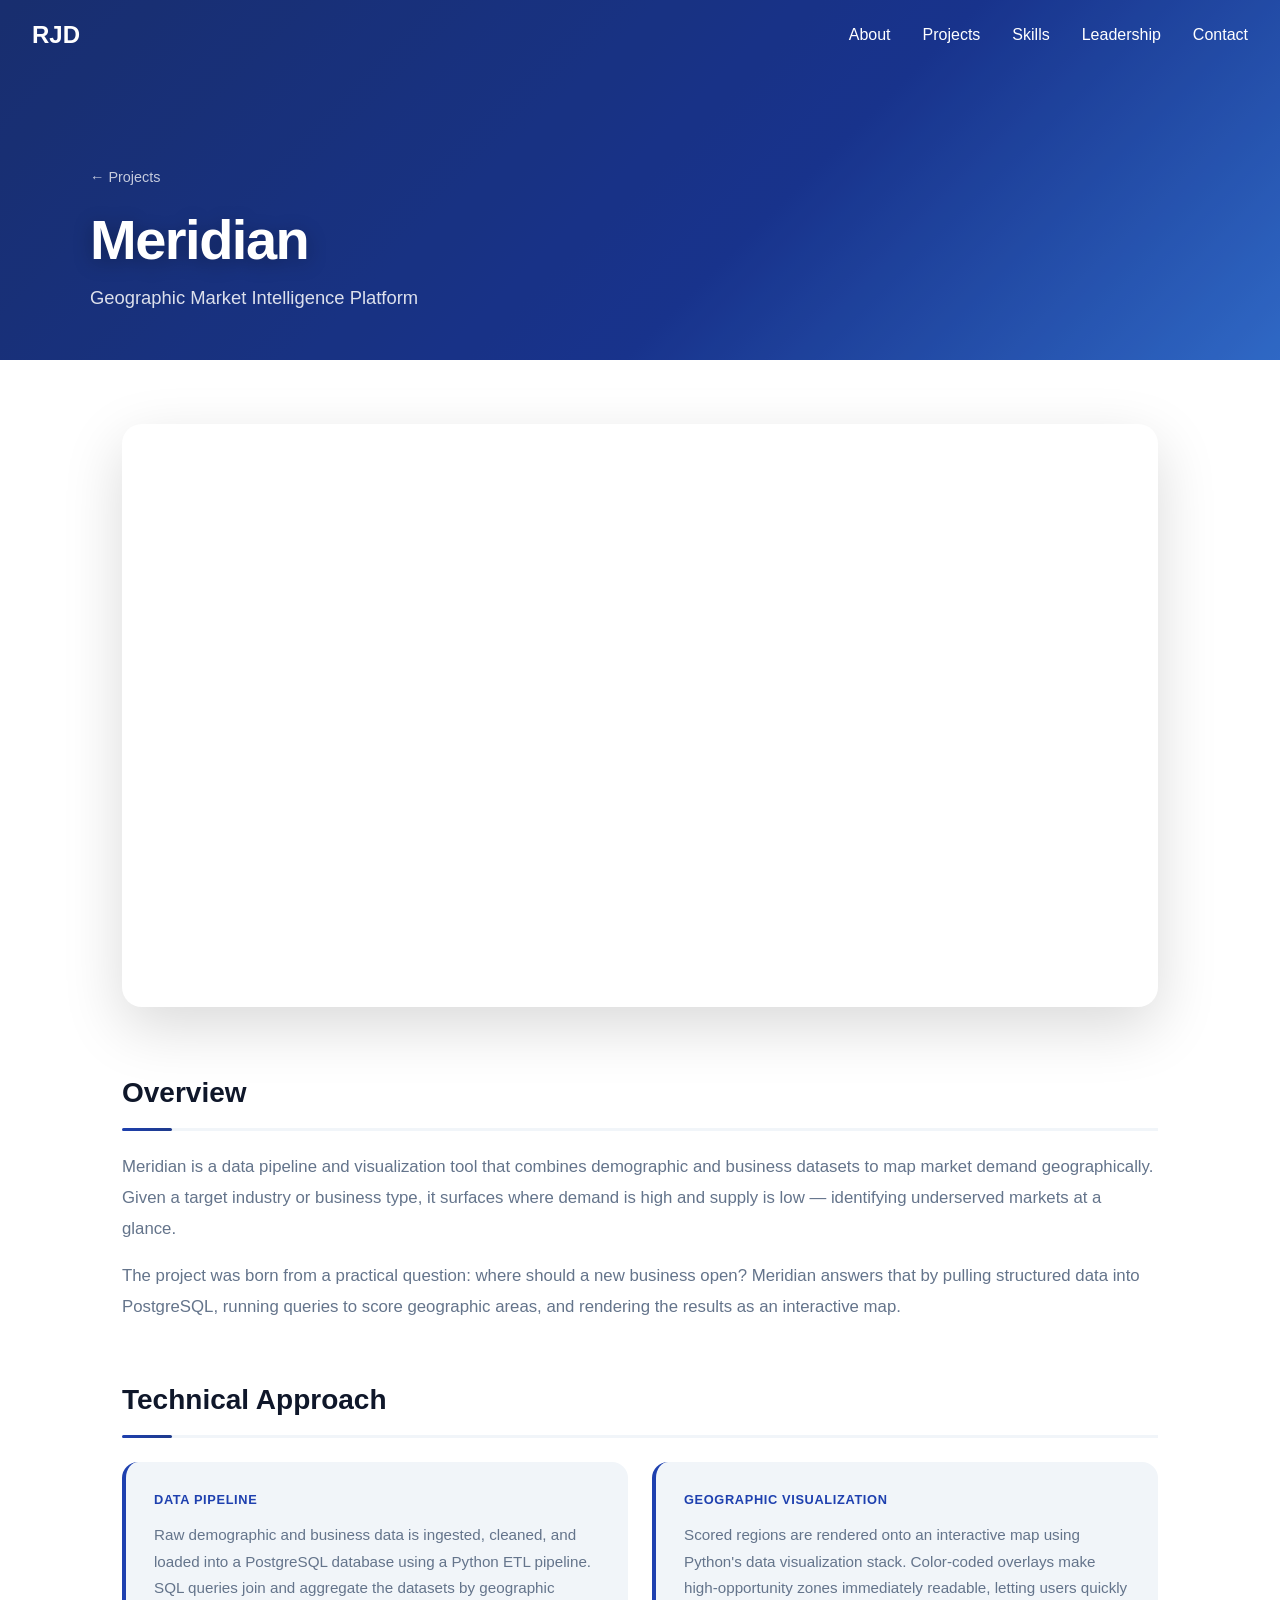
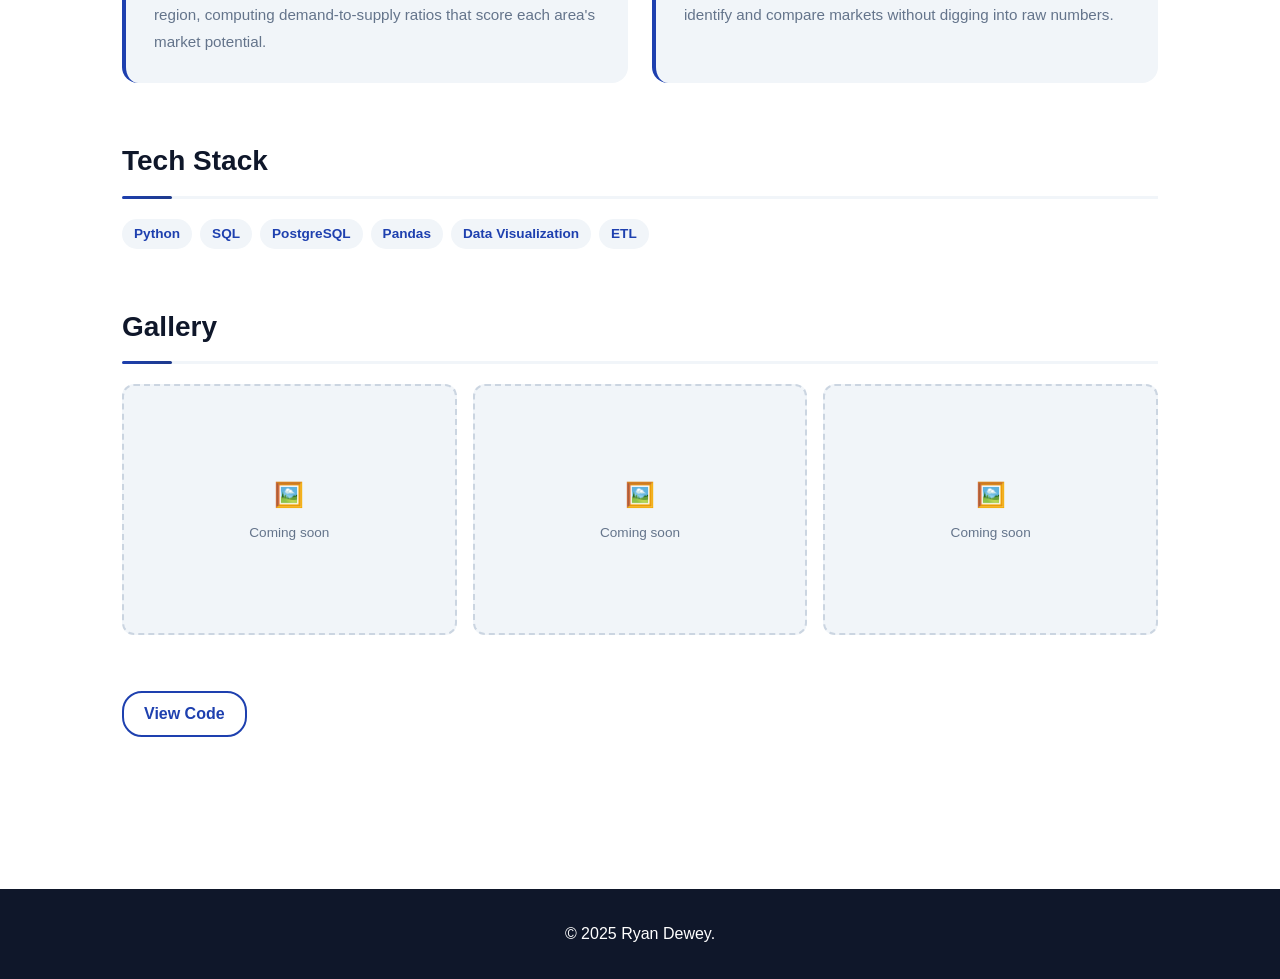
==== projects/meridian.html @ 9972dc76 "Updated projects, added project pages, added NeuroKeys" ====
<!DOCTYPE html>
<html lang="en">
<head>
    <meta charset="UTF-8">
    <meta name="viewport" content="width=device-width, initial-scale=1.0">
    <title>Meridian — Ryan J. Dewey</title>
    <link rel="stylesheet" href="../styles.css">
    <script src="project.js" defer></script>
</head>
<body>
    <nav class="nav">
        <div class="nav-content">
            <a href="../index.html" class="nav-logo">RJD</a>
            <button class="nav-toggle" type="button"
                    aria-expanded="false"
                    aria-controls="nav-links"
                    aria-label="Open menu">
                <span class="nav-toggle__bar"></span>
                <span class="nav-toggle__bar"></span>
                <span class="nav-toggle__bar"></span>
            </button>
            <ul class="nav-links" id="nav-links">
                <li><a href="../index.html#about">About</a></li>
                <li><a href="../index.html#projects">Projects</a></li>
                <li><a href="../index.html#skills">Skills</a></li>
                <li><a href="../index.html#leadership">Leadership</a></li>
                <li><a href="../index.html#contact">Contact</a></li>
            </ul>
        </div>
    </nav>

    <div class="project-page-hero">
        <div class="project-page-hero-content">
            <a href="../index.html#projects" class="back-link">← Projects</a>
            <h1>Meridian</h1>
            <p class="project-tagline">Geographic Market Intelligence Platform</p>
        </div>
    </div>

    <div class="project-detail-body">

        <div class="project-detail-video-wrapper fade-in">
            <video autoplay loop muted playsinline>
                <source src="../videos/MeridianDemo.mp4" type="video/mp4">
                Your browser does not support the video tag.
            </video>
        </div>

        <div class="detail-section fade-in">
            <h2>Overview</h2>
            <p>Meridian is a data pipeline and visualization tool that combines demographic and business datasets to map market demand geographically. Given a target industry or business type, it surfaces where demand is high and supply is low — identifying underserved markets at a glance.</p>
            <p>The project was born from a practical question: where should a new business open? Meridian answers that by pulling structured data into PostgreSQL, running queries to score geographic areas, and rendering the results as an interactive map.</p>
        </div>

        <div class="detail-section fade-in">
            <h2>Technical Approach</h2>
            <div class="tech-approach-grid">
                <div class="tech-approach-card">
                    <h3>Data Pipeline</h3>
                    <p>Raw demographic and business data is ingested, cleaned, and loaded into a PostgreSQL database using a Python ETL pipeline. SQL queries join and aggregate the datasets by geographic region, computing demand-to-supply ratios that score each area's market potential.</p>
                </div>
                <div class="tech-approach-card">
                    <h3>Geographic Visualization</h3>
                    <p>Scored regions are rendered onto an interactive map using Python's data visualization stack. Color-coded overlays make high-opportunity zones immediately readable, letting users quickly identify and compare markets without digging into raw numbers.</p>
                </div>
            </div>
        </div>

        <div class="detail-section fade-in">
            <h2>Tech Stack</h2>
            <div class="tech-stack">
                <span class="tech-tag">Python</span>
                <span class="tech-tag">SQL</span>
                <span class="tech-tag">PostgreSQL</span>
                <span class="tech-tag">Pandas</span>
                <span class="tech-tag">Data Visualization</span>
                <span class="tech-tag">ETL</span>
            </div>
        </div>

        <div class="detail-section fade-in">
            <h2>Gallery</h2>
            <div class="gallery-grid">
                <div class="gallery-placeholder">
                    <span>🖼️</span>
                    Coming soon
                </div>
                <div class="gallery-placeholder">
                    <span>🖼️</span>
                    Coming soon
                </div>
                <div class="gallery-placeholder">
                    <span>🖼️</span>
                    Coming soon
                </div>
            </div>
        </div>

        <div class="detail-section fade-in">
            <div class="project-detail-links">
                <a href="https://github.com/RyanDewey/meridian" target="_blank" class="project-link">View Code</a>
            </div>
        </div>

    </div>

    <footer>
        <p>&copy; 2025 Ryan Dewey.</p>
    </footer>
</body>
</html>
---- styles.css ----
* {
    margin: 0;
    padding: 0;
    box-sizing: border-box;
}

html {
    scroll-behavior: smooth;
}

:root {
    --primary: #1e40af;
    --secondary: #1e3a8a;
    --dark: #0f172a;
    --gray: #64748b;
    --light-gray: #f1f5f9;
    --white: #ffffff;
}

body {
    font-family: -apple-system, BlinkMacSystemFont, 'Segoe UI', Roboto, Oxygen, Ubuntu, Cantarell, sans-serif;
    color: var(--dark);
    line-height: 1.6;
    overflow-x: hidden;
}

.nav {
    position: fixed;
    top: 0;
    width: 100%;
    background: transparent;
    backdrop-filter: none;
    z-index: 1000;
    padding: 1rem 0;
    box-shadow: none;
    transition: all 0.3s ease;
}

.nav.scrolled {
    background: rgba(255, 255, 255, 0.95);
    backdrop-filter: blur(10px);
    box-shadow: 0 2px 10px rgba(0,0,0,0.05);
}

.nav-content {
    max-width: 100%;
    margin: 0 auto;
    display: flex;
    justify-content: space-between;
    align-items: center;
    padding: 0 2rem;
}

.nav-logo {
    font-size: 1.5rem;
    font-weight: 700;
    color: white;
    text-decoration: none;
    cursor: pointer;
}

.nav.scrolled .nav-logo {
    color: var(--dark);
}

.nav-links {
    display: flex;
    gap: 2rem;
    list-style: none;
}

.nav-links a {
    color: white;
    text-decoration: none;
    font-weight: 500;
    transition: color 0.3s ease;
}

.nav.scrolled .nav-links a {
    color: var(--dark);
}

.nav-links a:hover {
    color: var(--primary);
}

section {
    padding: 6rem 2rem;
    max-width: 1200px;
    margin: 0 auto;
}

.hero {
    min-height: 100vh;
    display: flex;
    align-items: center;
    justify-content: center;
    text-align: center;
    padding-top: 80px;
    background: url('https://images.unsplash.com/photo-1444723121867-7a241cacace9?q=80&w=2070&auto=format&fit=crop') center/cover no-repeat;
    position: relative;
    overflow: hidden;
    max-width: none;
    margin: 0;
}

.hero::before {
    content: '';
    position: absolute;
    top: 0;
    left: 0;
    right: 0;
    bottom: 0;
    background: linear-gradient(to bottom, rgba(0,0,0,0.3) 0%, rgba(0,0,0,0.5) 100%);
    z-index: 1;
}

.hero-content {
    animation: fadeInUp 1s ease;
    position: relative;
    z-index: 2;
}

.hero h1 {
    font-size: 6rem;
    margin-bottom: 1rem;
    font-weight: 800;
    letter-spacing: -2px;
    text-shadow: 0 10px 30px rgba(0,0,0,0.5);
    color: white;
    line-height: 1;
}

.hero .subtitle {
    font-size: 1.5rem;
    color: white;
    margin-bottom: 1rem;
    text-shadow: 0 2px 10px rgba(0,0,0,0.7);
    opacity: 1;
}

.hero p {
    font-size: 1.125rem;
    color: white;
    max-width: 700px;
    margin: 0 auto 2rem;
    text-shadow: 0 2px 10px rgba(0,0,0,0.7);
}

.cta-button {
    display: inline-block;
    padding: 1rem 2rem;
    background: #1e40af;
    color: white;
    text-decoration: none;
    border-radius: 50px;
    font-weight: 600;
    transition: transform 0.3s ease, box-shadow 0.3s ease;
    animation: fadeInUp 0.8s ease 0.4s backwards;
}

.cta-button:hover {
    transform: translateY(-2px);
    background: #1e3a8a;
}

.section-title {
    font-size: 2.5rem;
    margin-bottom: 3rem;
    text-align: center;
    position: relative;
}

.section-title::after {
    content: '';
    display: block;
    width: 60px;
    height: 4px;
    background: linear-gradient(135deg, var(--primary), var(--secondary));
    margin: 1rem auto 0;
    border-radius: 2px;
}

.about-content {
    display: grid;
    grid-template-columns: 500px 1fr;
    gap: 3rem;
    align-items: center;
}

.about-image {
    width: 500px;
    height: 500px;
    border-radius: 20px;
    background: var(--light-gray);
    display: flex;
    align-items: center;
    justify-content: center;
    font-size: 4rem;
    box-shadow: 0 10px 30px rgba(0,0,0,0.1);
    transition: transform 0.3s ease;
}

.about-image:hover {
    transform: scale(1.05);
}

.about-text h3 {
    font-size: 1.5rem;
    margin-bottom: 1rem;
    color: var(--primary);
}

.about-text p {
    color: var(--gray);
    margin-bottom: 1.5rem;
    font-size: 1.125rem;
}

.hobbies {
    display: flex;
    flex-wrap: wrap;
    gap: 1rem;
    margin-top: 1.5rem;
}

.hobby-tag {
    padding: 0.5rem 1rem;
    background: var(--light-gray);
    border-radius: 20px;
    color: var(--dark);
    font-size: 0.9rem;
    font-weight: 500;
}

.projects-grid {
    display: flex;
    flex-direction: column;
    gap: 3rem;
}

.project-card {
    background: white;
    border-radius: 20px;
    overflow: hidden;
    box-shadow: 0 10px 30px rgba(0,0,0,0.1);
    transition: transform 0.3s ease, box-shadow 0.3s ease;
    display: grid;
    grid-template-columns: 1.2fr 1fr;
    gap: 0;
}

.project-card:hover {
    transform: translateY(-10px);
    box-shadow: 0 20px 40px rgba(0,0,0,0.15);
}

.project-card:nth-child(2) {
    grid-template-columns: 1fr 1.2fr;
}

.project-card:nth-child(2) .project-demo {
    order: 2;
}

.project-card:nth-child(2) .project-content {
    order: 1;
}

.project-demo {
    width: 100%;
    height: 100%;
    min-height: 400px;
    background: var(--light-gray);
    position: relative;
    overflow: hidden;
}

.project-demo video {
    width: 100%;
    height: 100%;
    object-fit: cover;
}

/* Zoom into top-left of a video — important content is in that quadrant */
.zoom-top-left {
    transform: scale(1.7);
    transform-origin: left top;
    object-position: 4% top;
}

.zoom-top-left-sm {
    transform: scale(1.2);
    transform-origin: left top;
    object-position: 4% top;
}

.project-demo img {
    width: 100%;
    height: 100%;
    object-fit: cover;
}

.dart-card {
    margin-bottom: 3rem;
}

.demo-placeholder {
    width: 100%;
    height: 100%;
    display: flex;
    align-items: center;
    justify-content: center;
    font-size: 3rem;
    color: var(--gray);
}

.project-content {
    padding: 2rem;
}

.project-content h3 {
    font-size: 1.5rem;
    margin-bottom: 1rem;
    color: var(--dark);
}

.project-content p {
    color: var(--gray);
    margin-bottom: 1.5rem;
}

.tech-stack {
    display: flex;
    flex-wrap: wrap;
    gap: 0.5rem;
    margin-bottom: 1.5rem;
}

.tech-tag {
    padding: 0.25rem 0.75rem;
    background: var(--light-gray);
    border-radius: 15px;
    font-size: 0.85rem;
    color: var(--primary);
    font-weight: 600;
    display: inline-block;
    transition: transform 0.2s ease;
    transform-origin: center;
}

.tech-tag:hover {
    animation: tech-tag-pop 0.2s ease forwards;
}

@keyframes tech-tag-pop {
    0% {
        transform: scale(1);
    }
    100% {
        transform: scale(1.08);
    }
}

.project-links {
    display: flex;
    gap: 1rem;
}

.project-link {
    padding: 0.5rem 1.25rem;
    border: 2px solid var(--primary);
    color: var(--primary);
    text-decoration: none;
    border-radius: 20px;
    font-weight: 600;
    transition: all 0.3s ease;
}

.project-link:hover {
    background: var(--primary);
    color: white;
}

.skills-container {
    display: grid;
    grid-template-columns: repeat(auto-fit, minmax(300px, 1fr));
    gap: 2rem;
}

.skill-category {
    background: white;
    padding: 2rem;
    border-radius: 20px;
    box-shadow: 0 10px 30px rgba(0,0,0,0.1);
    transition: transform 0.3s ease;
}

.skill-category:hover {
    transform: translateY(-5px);
}

.skill-category h3 {
    font-size: 1.3rem;
    margin-bottom: 1.5rem;
    color: var(--primary);
    display: flex;
    align-items: center;
    gap: 0.5rem;
}

.skill-list {
    display: flex;
    flex-wrap: wrap;
    gap: 0.75rem;
}

.skill-item {
    padding: 0.5rem 1rem;
    background: var(--light-gray);
    border-radius: 20px;
    font-size: 0.9rem;
    color: var(--dark);
    font-weight: 500;
}

.leadership-grid {
    display: grid;
    grid-template-columns: repeat(auto-fit, minmax(300px, 1fr));
    gap: 2rem;
}

.leadership-card {
    background: white;
    padding: 2rem;
    border-radius: 20px;
    box-shadow: 0 10px 30px rgba(0,0,0,0.1);
    transition: transform 0.3s ease;
    border-left: 4px solid var(--primary);
}

.leadership-card:hover {
    transform: translateY(-5px);
}

.leadership-card h3 {
    font-size: 1.3rem;
    margin-bottom: 0.5rem;
    color: var(--dark);
}

.leadership-card .role {
    color: var(--primary);
    font-weight: 600;
    margin-bottom: 1rem;
}

.leadership-card p {
    color: var(--gray);
}

.contact-content {
    text-align: center;
    max-width: 600px;
    margin: 0 auto;
}

.contact-content p {
    font-size: 1.5rem;
    color: var(--gray);
    margin-bottom: 2rem;
}

.contact-links {
    display: flex;
    justify-content: center;
    gap: 2rem;
    flex-wrap: wrap;
    margin-bottom: 2rem;
}

.contact-item {
    display: flex;
    flex-direction: column;
    align-items: center;
    gap: 0.5rem;
    font-size: 1.4rem;
}

.contact-item a {
    color: var(--primary);
    text-decoration: none;
    font-weight: 600;
    transition: color 0.3s ease;
}

.contact-item a:hover {
    color: var(--secondary);
}

.social-links {
    display: flex;
    justify-content: center;
    gap: 1.5rem;
    margin-top: 2rem;
}

.social-link {
    width: 50px;
    height: 50px;
    border-radius: 50%;
    background: var(--light-gray);
    display: flex;
    align-items: center;
    justify-content: center;
    text-decoration: none;
    color: var(--dark);
    font-size: 1.5rem;
    transition: all 0.3s ease;
}

.social-link:hover {
    background: linear-gradient(135deg, var(--primary), var(--secondary));
    color: white;
    transform: translateY(-3px);
}

footer {
    background: var(--dark);
    color: white;
    text-align: center;
    padding: 2rem;
}

@keyframes fadeInUp {
    from {
        opacity: 0;
        transform: translateY(30px);
    }
    to {
        opacity: 1;
        transform: translateY(0);
    }
}

.fade-in {
    opacity: 0;
    animation: fadeInUp 0.8s ease forwards;
}

@media (max-width: 768px) {
    .hero h1 {
        font-size: 2.5rem;
    }

    .about-content {
        grid-template-columns: 1fr;
        text-align: center;
    }

    .about-image {
        margin: 0 auto;
    }

    .nav-links {
        gap: 1rem;
        font-size: 0.9rem;
    }

    section {
        padding: 4rem 1rem;
    }

    .projects-grid,
    .skills-container,
    .leadership-grid {
        grid-template-columns: 1fr;
    }
}

/* =========================================================
   MOBILE RESPONSIVE OVERRIDES (ADD-ONLY)
   Paste at the very bottom of styles.css
   ========================================================= */

/* Make the about image actually responsive (your .about-image is 500x500 by default) */
@media (max-width: 768px) {
  .about-image {
    width: min(320px, 90vw);
    height: min(320px, 90vw);
  }

  /* Your HTML has <div class="about-image"><img class="about-image" ...></div> */
  .about-image img,
  img.about-image {
    width: 100%;
    height: 100%;
    object-fit: cover;
    border-radius: 20px;
    display: block;
  }
}

/* Projects: overlay content on top of media (video/image) */
@media (max-width: 768px) {
  .project-card {
    /* keep grid, but overlap demo + content in the same cell */
    grid-template-columns: 1fr;
    grid-template-rows: auto;
    position: relative;
  }

  .project-demo {
    grid-area: 1 / 1;
    min-height: 320px; /* smaller than desktop 400px */
  }

  .project-content {
    grid-area: 1 / 1;              /* overlap on top of the media */
    align-self: end;               /* place near bottom */
    justify-self: stretch;
    z-index: 2;

    /* readable overlay */
    color: white;
    padding: 1.25rem;
    background: linear-gradient(
      to top,
      rgba(0, 0, 0, 0.72) 0%,
      rgba(0, 0, 0, 0.35) 55%,
      rgba(0, 0, 0, 0.0) 100%
    );
  }

  .project-content h3 {
    color: white;
    margin-bottom: 0.5rem;
  }

  .project-content p {
    color: rgba(255, 255, 255, 0.9);
    margin-bottom: 1rem;
  }

  /* Make tags readable on dark overlay */
  .tech-tag {
    background: rgba(255, 255, 255, 0.14);
    color: white;
    border: 1px solid rgba(255, 255, 255, 0.18);
  }

  /* Buttons readable on dark overlay */
  .project-link {
    border-color: rgba(255, 255, 255, 0.85);
    color: white;
  }

  .project-link:hover {
    background: rgba(255, 255, 255, 0.18);
    color: white;
  }

  /* Your 2nd card currently reverses order on desktop — undo that on mobile */
  .project-card:nth-child(2) .project-demo,
  .project-card:nth-child(2) .project-content {
    order: initial;
  }
}

/* Nav: prevent mobile overflow/squeezing */
@media (max-width: 768px) {
  .nav-content {
    padding: 0 1rem;
    gap: 0.75rem;
  }

  .nav-links {
    gap: 0.75rem;
    flex-wrap: wrap;
    justify-content: flex-end;
  }
}

/* =========================================================
   MOBILE: Featured Projects should be stacked (text then media)
   Add BELOW the previous mobile overrides so it wins
   ========================================================= */
@media (max-width: 768px) {
  /* Override the overlay behavior and switch to vertical stacking */
  .project-card {
    display: flex;              /* override grid/overlay */
    flex-direction: column;
  }

  /* Text first */
  .project-content {
    order: 1;
    position: static;
    background: white;
    color: var(--dark);
    padding: 1.5rem;
  }

  .project-content h3 {
    color: var(--dark);
  }

  .project-content p {
    color: var(--gray);
  }

  /* Media second */
  .project-demo {
    order: 2;
    min-height: auto;
  }

  /* Make video/image responsive and nicely sized */
  .project-demo video,
  .project-demo img {
    width: 100%;
    height: auto;
    display: block;
  }

  /* Keep tags readable in the normal (non-overlay) style */
  .tech-tag {
    background: var(--light-gray);
    color: var(--primary);
    border: none;
  }

  /* Buttons back to normal */
  .project-link {
    border-color: var(--primary);
    color: var(--primary);
  }

  .project-link:hover {
    background: var(--primary);
    color: white;
  }
}

/* =========================================================
   MOBILE: Featured projects should ALWAYS be media first, then text
   (fixes Meridian being reversed from nth-child(2) desktop staggering)
   ========================================================= */
@media (max-width: 768px) {
  /* Ensure stacked layout */
  .project-card {
    display: flex;
    flex-direction: column;
  }

  /* Force consistent order for ALL project cards on mobile */
  .project-demo {
    order: 1 !important;   /* top */
  }

  .project-content {
    order: 2 !important;   /* below */
    position: static;
    background: white;
    color: var(--dark);
  }

  .project-content h3 { color: var(--dark); }
  .project-content p  { color: var(--gray); }
}


/* HAMBURGER MENU */

.nav-toggle {
  display: none;                /* hidden on desktop */
  background: transparent;
  border: 0;
  padding: 0.25rem;
  cursor: pointer;
  -webkit-tap-highlight-color: transparent;
}

.nav-toggle__bar {
  display: block;
  width: 28px;
  height: 3px;
  border-radius: 2px;
  margin: 5px 0;
  background: white;            /* default (hero) */
  transition: transform 0.2s ease, opacity 0.2s ease, background 0.2s ease;
}

/* When nav background switches to white, make hamburger dark */
.nav.scrolled .nav-toggle__bar {
  background: var(--dark);
}

@media (max-width: 768px) {
  .nav-toggle {
    display: block;
  }

  /* hide links by default on mobile */
  .nav-links {
    display: none;
    position: absolute;
    top: calc(100% + 10px);
    right: 1rem;
    flex-direction: column;
    gap: 0;
    padding: 0.75rem;
    border-radius: 14px;
    background: rgba(255, 255, 255, 0.98);
    box-shadow: 0 12px 30px rgba(0,0,0,0.12);
    min-width: 200px;
    z-index: 1100;
  }

  /* links should be dark inside the dropdown */
  .nav-links a {
    color: var(--dark);
    padding: 0.75rem 0.9rem;
    display: block;
    border-radius: 10px;
  }

  .nav-links a:hover {
    background: rgba(0,0,0,0.05);
  }

  /* open state */
  .nav.nav--open .nav-links {
    display: flex;
  }

  /* animate hamburger into X when open */
  .nav.nav--open .nav-toggle__bar:nth-child(1) {
    transform: translateY(8px) rotate(45deg);
  }
  .nav.nav--open .nav-toggle__bar:nth-child(2) {
    opacity: 0;
  }
  .nav.nav--open .nav-toggle__bar:nth-child(3) {
    transform: translateY(-8px) rotate(-45deg);
  }

  /* ensure nav-content can position dropdown */
  .nav-content {
    position: relative;
  }
}

/* =========================================================
   PROJECT DETAIL PAGES
   ========================================================= */

.project-page-hero {
    min-height: 360px;
    display: flex;
    align-items: flex-end;
    padding: 2rem 2rem 3rem;
    background: linear-gradient(135deg, var(--secondary) 0%, var(--primary) 60%, #3b82f6 100%);
    position: relative;
    overflow: hidden;
    max-width: none;
    margin: 0;
}

.project-page-hero::before {
    content: '';
    position: absolute;
    top: 0; left: 0; right: 0; bottom: 0;
    background: rgba(0, 0, 0, 0.2);
}

.project-page-hero-content {
    position: relative;
    z-index: 1;
    max-width: 1100px;
    width: 100%;
    margin: 0 auto;
    padding-top: 80px;
}

.back-link {
    display: inline-flex;
    align-items: center;
    gap: 0.4rem;
    color: rgba(255, 255, 255, 0.75);
    text-decoration: none;
    font-size: 0.9rem;
    font-weight: 500;
    margin-bottom: 1.25rem;
    transition: color 0.2s;
}

.back-link:hover {
    color: white;
}

.project-page-hero h1 {
    font-size: 3.5rem;
    font-weight: 800;
    color: white;
    line-height: 1.1;
    margin-bottom: 0.75rem;
    letter-spacing: -1.5px;
    text-shadow: 0 4px 20px rgba(0, 0, 0, 0.3);
}

.project-page-hero .project-tagline {
    font-size: 1.15rem;
    color: rgba(255, 255, 255, 0.85);
}

.project-detail-body {
    max-width: 1100px;
    margin: 0 auto;
    padding: 4rem 2rem 6rem;
}

.project-detail-video-wrapper {
    border-radius: 20px;
    overflow: hidden;
    box-shadow: 0 20px 60px rgba(0, 0, 0, 0.15);
    margin-bottom: 4rem;
    aspect-ratio: 16 / 9;
}

.project-detail-video-wrapper video {
    width: 100%;
    height: 100%;
    object-fit: cover;
    display: block;
}

.detail-section {
    margin-bottom: 3.5rem;
}

.detail-section h2 {
    font-size: 1.75rem;
    font-weight: 700;
    color: var(--dark);
    margin-bottom: 1.25rem;
    padding-bottom: 0.75rem;
    border-bottom: 3px solid var(--light-gray);
    position: relative;
}

.detail-section h2::after {
    content: '';
    position: absolute;
    bottom: -3px;
    left: 0;
    width: 50px;
    height: 3px;
    background: linear-gradient(135deg, var(--primary), var(--secondary));
    border-radius: 2px;
}

.detail-section p {
    color: var(--gray);
    font-size: 1.05rem;
    line-height: 1.85;
    margin-bottom: 1rem;
}

.tech-approach-grid {
    display: grid;
    grid-template-columns: 1fr 1fr;
    gap: 1.5rem;
    margin-top: 1.5rem;
}

.tech-approach-card {
    background: var(--light-gray);
    border-radius: 16px;
    padding: 1.75rem;
    border-left: 4px solid var(--primary);
}

.tech-approach-card h3 {
    font-weight: 700;
    color: var(--primary);
    margin-bottom: 0.75rem;
    text-transform: uppercase;
    letter-spacing: 0.05em;
    font-size: 0.8rem;
}

.tech-approach-card p {
    color: var(--gray);
    font-size: 0.95rem;
    line-height: 1.75;
    margin: 0;
}

.gallery-grid {
    display: grid;
    grid-template-columns: repeat(3, 1fr);
    gap: 1rem;
}

.gallery-item {
    aspect-ratio: 4 / 3;
    border-radius: 12px;
    overflow: hidden;
}

.gallery-item img {
    width: 100%;
    height: 100%;
    object-fit: cover;
    display: block;
    transition: transform 0.3s ease;
}

.gallery-item img:hover {
    transform: scale(1.04);
}

.gallery-placeholder {
    aspect-ratio: 4 / 3;
    background: var(--light-gray);
    border-radius: 12px;
    display: flex;
    flex-direction: column;
    align-items: center;
    justify-content: center;
    color: var(--gray);
    font-size: 0.85rem;
    gap: 0.5rem;
    border: 2px dashed #cbd5e1;
}

.gallery-placeholder span {
    font-size: 1.5rem;
}

.project-detail-links {
    display: flex;
    gap: 1rem;
    flex-wrap: wrap;
}

@media (max-width: 768px) {
    .project-page-hero h1 {
        font-size: 2.25rem;
        letter-spacing: -0.5px;
    }

    .tech-approach-grid {
        grid-template-columns: 1fr;
    }

    .gallery-grid {
        grid-template-columns: 1fr 1fr;
    }
}
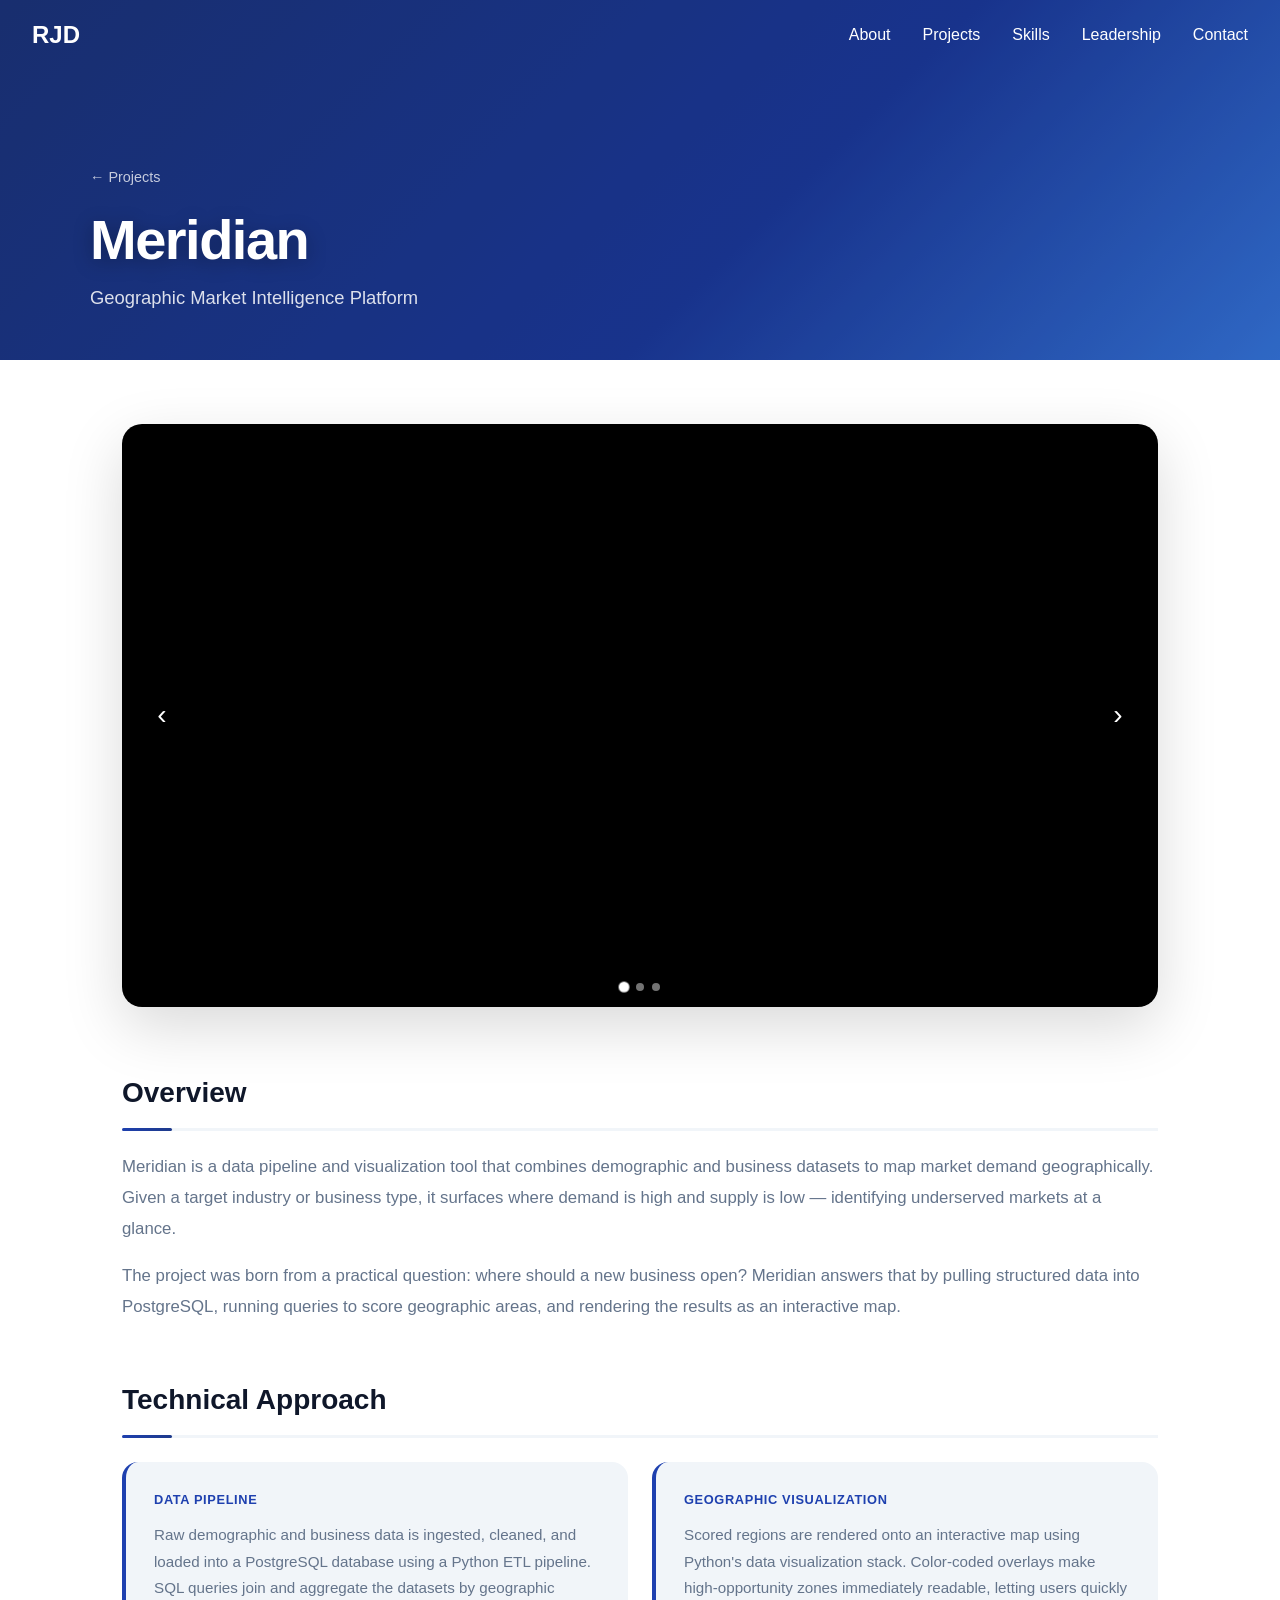
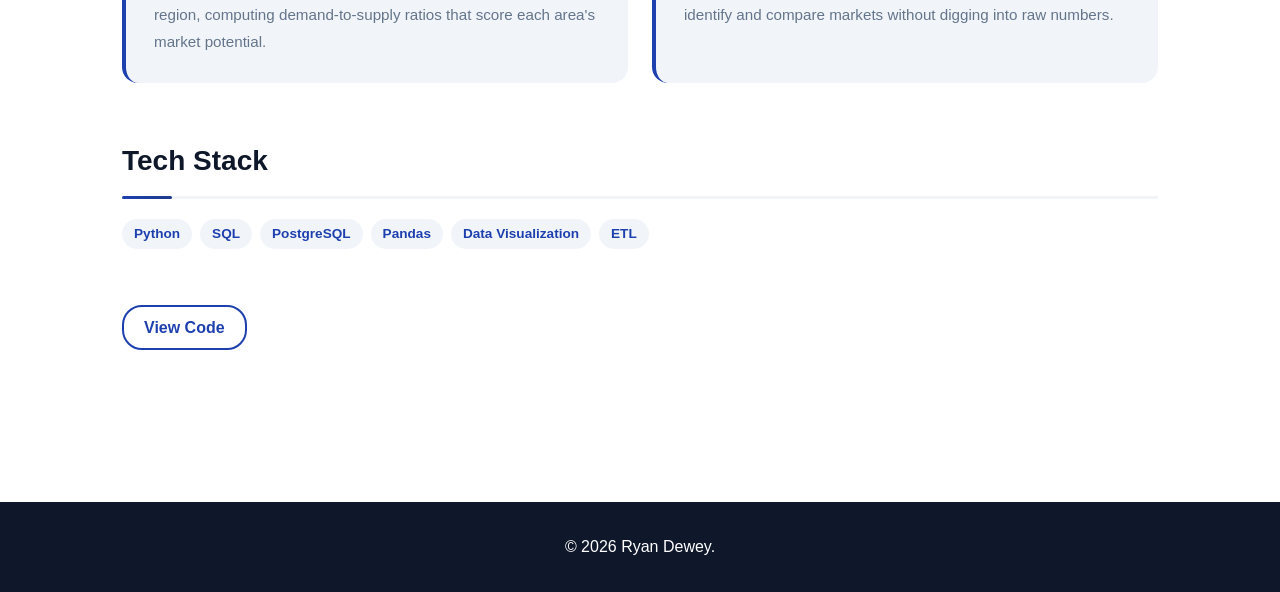
==== commit 3a8e8a87: "Improved project galleries" ====
--- a/projects/meridian.html
+++ b/projects/meridian.html
@@ -39,11 +39,28 @@
 
     <div class="project-detail-body">
 
-        <div class="project-detail-video-wrapper fade-in">
-            <video autoplay loop muted playsinline>
-                <source src="../videos/MeridianDemo.mp4" type="video/mp4">
-                Your browser does not support the video tag.
-            </video>
+        <div class="gallery-carousel fade-in">
+            <button class="carousel-btn carousel-btn--prev" aria-label="Previous slide">&#8249;</button>
+            <div class="carousel-track">
+                <div class="carousel-slide active">
+                    <video autoplay loop muted playsinline>
+                        <source src="../videos/MeridianDemo.mp4" type="video/mp4">
+                        Your browser does not support the video tag.
+                    </video>
+                </div>
+                <div class="carousel-slide">
+                    <img src="../images/cruxCompTeam.jpg" alt="Group picture of Crux Comp Team">
+                </div>
+                <div class="carousel-slide">
+                    <img src="../images/cruxCompTeam.jpg" alt="Group picture of Crux Comp Team">
+                </div>
+            </div>
+            <button class="carousel-btn carousel-btn--next" aria-label="Next slide">&#8250;</button>
+            <div class="carousel-dots">
+                <button class="carousel-dot active" aria-label="Slide 1"></button>
+                <button class="carousel-dot" aria-label="Slide 2"></button>
+                <button class="carousel-dot" aria-label="Slide 3"></button>
+            </div>
         </div>
 
         <div class="detail-section fade-in">
@@ -79,24 +96,6 @@
         </div>
 
         <div class="detail-section fade-in">
-            <h2>Gallery</h2>
-            <div class="gallery-grid">
-                <div class="gallery-placeholder">
-                    <span>🖼️</span>
-                    Coming soon
-                </div>
-                <div class="gallery-placeholder">
-                    <span>🖼️</span>
-                    Coming soon
-                </div>
-                <div class="gallery-placeholder">
-                    <span>🖼️</span>
-                    Coming soon
-                </div>
-            </div>
-        </div>
-
-        <div class="detail-section fade-in">
             <div class="project-detail-links">
                 <a href="https://github.com/RyanDewey/meridian" target="_blank" class="project-link">View Code</a>
             </div>
@@ -105,7 +104,7 @@
     </div>
 
     <footer>
-        <p>&copy; 2025 Ryan Dewey.</p>
+        <p>&copy; 2026 Ryan Dewey.</p>
     </footer>
 </body>
 </html>
--- a/styles.css
+++ b/styles.css
@@ -1046,6 +1046,97 @@
     flex-wrap: wrap;
 }
 
+/* Gallery carousel */
+.gallery-carousel {
+    position: relative;
+    border-radius: 20px;
+    overflow: hidden;
+    box-shadow: 0 20px 60px rgba(0, 0, 0, 0.15);
+    aspect-ratio: 16 / 9;
+    background: #000;
+    margin-bottom: 4rem;
+}
+
+.carousel-track {
+    position: relative;
+    width: 100%;
+    height: 100%;
+}
+
+.carousel-slide {
+    position: absolute;
+    inset: 0;
+    opacity: 0;
+    transition: opacity 0.6s ease;
+}
+
+.carousel-slide.active {
+    opacity: 1;
+}
+
+.carousel-slide img,
+.carousel-slide video {
+    width: 100%;
+    height: 100%;
+    object-fit: cover;
+    display: block;
+}
+
+.carousel-btn {
+    position: absolute;
+    top: 50%;
+    transform: translateY(-50%);
+    background: rgba(0, 0, 0, 0.45);
+    color: #fff;
+    border: none;
+    width: 48px;
+    height: 48px;
+    border-radius: 50%;
+    font-size: 1.75rem;
+    line-height: 1;
+    cursor: pointer;
+    z-index: 10;
+    display: flex;
+    align-items: center;
+    justify-content: center;
+    transition: background 0.2s ease;
+    backdrop-filter: blur(4px);
+    -webkit-backdrop-filter: blur(4px);
+}
+
+.carousel-btn:hover {
+    background: rgba(0, 0, 0, 0.72);
+}
+
+.carousel-btn--prev { left: 1rem; }
+.carousel-btn--next { right: 1rem; }
+
+.carousel-dots {
+    position: absolute;
+    bottom: 1rem;
+    left: 50%;
+    transform: translateX(-50%);
+    display: flex;
+    gap: 0.5rem;
+    z-index: 10;
+}
+
+.carousel-dot {
+    width: 8px;
+    height: 8px;
+    border-radius: 50%;
+    background: rgba(255, 255, 255, 0.45);
+    border: none;
+    cursor: pointer;
+    padding: 0;
+    transition: background 0.2s ease, transform 0.2s ease;
+}
+
+.carousel-dot.active {
+    background: #fff;
+    transform: scale(1.35);
+}
+
 @media (max-width: 768px) {
     .project-page-hero h1 {
         font-size: 2.25rem;
